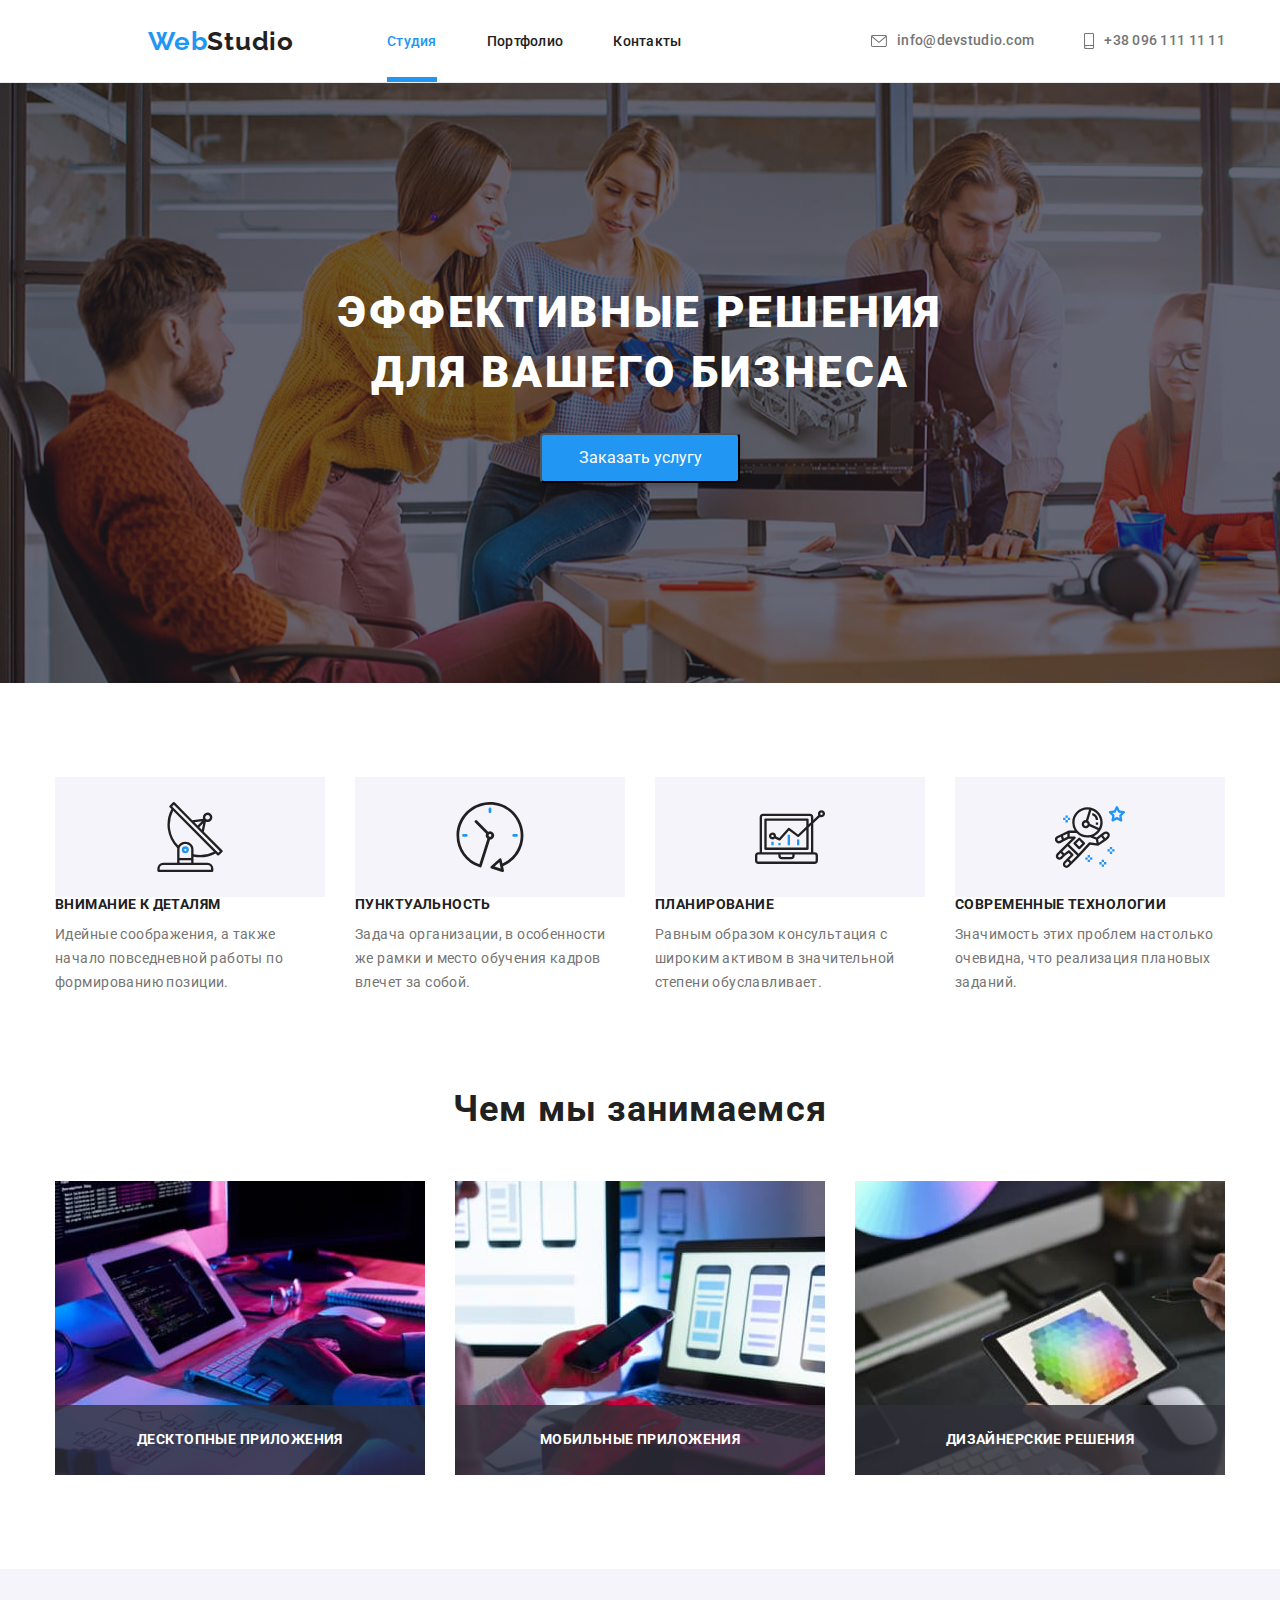
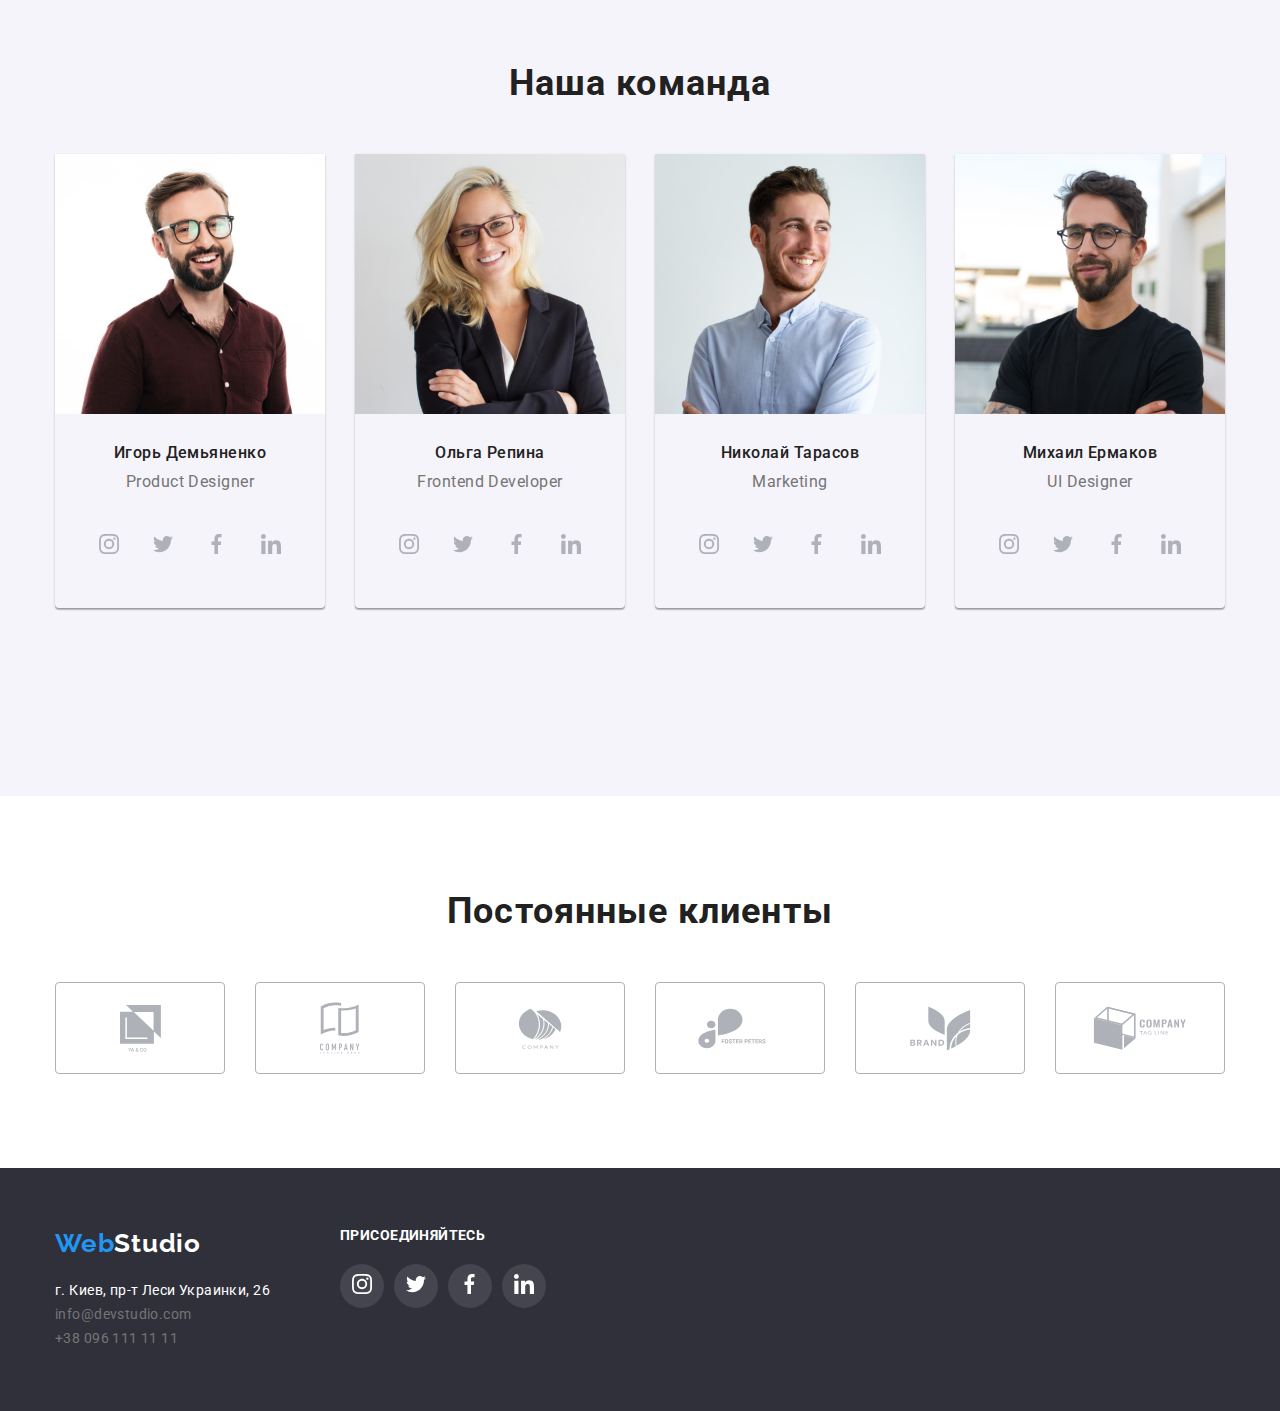
==== index.html @ f40e2939 "Перенесення з hw05-tato" ====
<!DOCTYPE html>
<html lang="en">
    <head>
        <meta charset="UTF-8">
        <meta http-equiv="X-UA-Compatible" content="IE=edge">
        <meta name="viewport" content="width=device-width, initial-scale=1.0">

        <title>Студія</title>
            <!-- Підключення стилів для нормалізації для всіх браузерів -->
        <link rel="stylesheet" href="https://cdnjs.cloudflare.com/ajax/libs/modern-normalize/1.1.0/modern-normalize.min.css">
            <!-- Підключення шрифтів -->
        <link rel="preconnect" href="https://fonts.googleapis.com">
        <link rel="preconnect" href="https://fonts.gstatic.com" crossorigin>
        <link href="https://fonts.googleapis.com/css2?family=Raleway:wght@700&family=Roboto:wght@400;500;700;900&display=swap"
            rel="stylesheet">
            <!-- Підключення стилів -->
        <link rel="stylesheet" href="./css/style.css">
    </head>

    <body>

        <header class="header">
        <div class="container">
                <div class="nav">
                
                    <a href="#" class="logo"><span class="header-logo-decor">Web</span>Studio</a>
                
                    <nav class="nav">
                        <ul class="nav-list">
                            <li class="nav-list-item"><a href="./index.html" class="nav-link nav-link-active">Студия</a></li>
                            <li class="nav-list-item"><a href="./portfolio.html" class="nav-link">Портфолио</a></li>
                            <li class="nav-list-item"><a href="#" class="nav-link">Контакты</a></li>
                        </ul>
                    </nav>
                
                    <ul class="contacts">
                        <li class="item">
                            <a href="mailto:info@devstudio.com" class="contacts-contact">
                                <svg class="icon-contact" width="16px" height="12px">
                                    <use href="./images/icons.svg#icon-email"></use>
                                </svg>
                                info@devstudio.com</a>
                        </li>
                        <li class="item">
                            <a href="tel:+380961111111" class="contacts-contact">
                                <svg class="icon-contact" width="10px" height="16px">
                                <use href="./images/icons.svg#icon-phone"></use>
                            </svg>
                            +38 096 111 11 11</a>
                        </li>
                    </ul>
                
                </div>
        </div>
        </header>
        
        <main>
            <section class="section baner">
                
            <div class="container">
                    <div class="baner-container">
                        <h1 class="baner-title">Эффективные решения <br>для вашего бизнеса</h1>
                        <button type="button" class="baner-button" data-modal-open>Заказать услугу</button>
                    </div>
            </div>
                
            </section>

            <section class="section skills">
            <div class="container">
                    <h2 class="none">Skills</h2>
                    <ul class="skills-list">
                        <li class="skills-item">
                            <div class="skills-img">
                                <svg class="s-item">
                                    <use href="images/icons.svg#icon-antenna"></use>
                                </svg>
                            </div>
                            <h3 class="skills-title">Внимание к деталям</h3>
                            <p class="skills-text">Идейные соображения, а также начало повседневной работы по формированию позиции.</p>
                        </li>
                        <li class="skills-item">
                            <!-- <div class="skills-img"> -->
                                <div class="skills-img">
                                    <svg class="s-item">
                                        <use href="images/icons.svg#icon-clock"></use>
                                    </svg>
                                </div>
                            <!-- </div> -->
                            <h3 class="skills-title">Пунктуальность</h3>
                            <p class="skills-text">Задача организации, в особенности же рамки и место обучения кадров влечет за собой.
                            </p>
                        </li>
                        <li class="skills-item">
                            <div class="skills-img">
                                <svg class="s-item">
                                    <use href="images/icons.svg#icon-diagram"></use>
                                </svg>
                            </div>
                            <h3 class="skills-title">Планирование</h3>
                            <p class="skills-text">Равным образом консультация с широким активом в значительной степени обуславливает.
                            </p>
                        </li>
                        <li class="skills-item">
                            <div class="skills-img">
                                <svg class="s-item">
                                    <use href="images/icons.svg#icon-astronaut"></use>
                                </svg>
                            </div>
                            <h3 class="skills-title">Современные технологии</h3>
                            <p class="skills-text">Значимость этих проблем настолько очевидна, что реализация плановых заданий.</p>
                        </li>
                    </ul>
            </div>
            </section>

            <section class="section what-we-do">
                <div class="container">
                    <h2 class="what-we-do-title">Чем мы занимаемся</h2>
                    <ul class="what-we-do-list">

                        <li class="what-we-do-img">                       
                                <img src="images/index/programing.jpg" alt="Людина програмує за комп'ютером" width="370" />
                                <div class="what-we-do-poster">
                                    <h3 class="what-we-do-text">Десктопные приложения</h3>
                                </div>     
                        </li>

                        <li class="what-we-do-img">
                            <img src="images//index/computer.jpg" alt="Програмування за ноутбуком" width="370" />
                            <div class="what-we-do-poster">
                                <h3 class="what-we-do-text">Мобильные приложения</h3>
                            </div>
                        </li>

                        <li class="what-we-do-img">
                            <img src="images//index/draw.jpg" alt="Планшет" width="370" />
                            <div class="what-we-do-poster">
                                <h3 class="what-we-do-text">Дизайнерские решения</h3>
                            </div>
                        </li>

                    </ul>
                </div>
            </section>

            <section class="section we">
                <div class="container">
                    <h2 class="we-title">Наша команда</h2>
                    <ul class="we-list">
                        <li class="we-list-item">
                            <img src="images//index/demyanenko.jpg" alt="Игорь Демьяненко" width="270" class="we-img" />
                            <div class="we-block">
                                <h3 class="we-name">Игорь Демьяненко</h3>
                                <p class="we-proffesion">Product Designer</p>
                                
                                <div class="social">
                                    <a href="#" class="social-links">
                                        <svg class="social-item">
                                            <use href="images/icons.svg#icon-instagram"></use>
                                        </svg>
                                    </a>
                                    <a href="#" class="social-links">
                                        <svg class="social-item">
                                            <use href="images/icons.svg#icon-twitter"></use>
                                        </svg></a>
                                    <a href="#" class="social-links">
                                        <svg class="social-item">
                                            <use href="images/icons.svg#icon-facebook"></use>
                                        </svg></a>
                                    <a href="# " class="social-links">
                                        <svg class="social-item">
                                            <use href="images/icons.svg#icon-linkedin"></use>
                                        </svg></a>
                                </div>
                            </div>
                        </li>
                        <li class="we-list-item">
                            <img src="images//index/repina.jpg" alt="Ольга Репина" width="270" class="we-img" />
                            <div class="we-block">
                                <h3 class="we-name">Ольга Репина</h3>
                                <p class="we-proffesion">Frontend Developer</p>
                                <div class="social">
                                    <a href="#" class="social-links">
                                        <svg class="social-item">
                                            <use href="images/icons.svg#icon-instagram"></use>
                                        </svg>
                                    </a>
                                    <a href="#" class="social-links">
                                        <svg class="social-item">
                                            <use href="images/icons.svg#icon-twitter"></use>
                                        </svg></a>
                                    <a href="#" class="social-links">
                                        <svg class="social-item">
                                            <use href="images/icons.svg#icon-facebook"></use>
                                        </svg></a>
                                    <a href="# " class="social-links">
                                        <svg class="social-item">
                                            <use href="images/icons.svg#icon-linkedin"></use>
                                        </svg></a>
                                </div>
                            </div>
                        </li>
                        <li class="we-list-item">
                            <img src="images//index/tarasov.jpg" alt="Николай Тарасов" width="270" class="we-img" />
                        <div class="we-block">
                                <h3 class="we-name">Николай Тарасов</h3>
                                <p class="we-proffesion">Marketing</p>
                                <div class="social">
                                    <a href="#" class="social-links">
                                        <svg class="social-item">
                                            <use href="images/icons.svg#icon-instagram"></use>
                                        </svg>
                                    </a>
                                    <a href="#" class="social-links">
                                        <svg class="social-item">
                                            <use href="images/icons.svg#icon-twitter"></use>
                                        </svg></a>
                                    <a href="#" class="social-links">
                                        <svg class="social-item">
                                            <use href="images/icons.svg#icon-facebook"></use>
                                        </svg></a>
                                    <a href="# " class="social-links">
                                        <svg class="social-item">
                                            <use href="images/icons.svg#icon-linkedin"></use>
                                        </svg></a>
                                </div>
                        </div>
                        </li>
                        <li class="we-list-item">
                            <img src="images//index/yarmakov.jpg" alt="Михаил Ермаков" width="270" class="we-img" />
                        <div class="we-block">
                                <h3 class="we-name">Михаил Ермаков</h3>
                                <p class="we-proffesion">UI Designer</p>
                                <div class="social">
                                    <a href="#" class="social-links">
                                        <svg class="social-item">
                                            <use href="images/icons.svg#icon-instagram"></use>
                                        </svg>
                                    </a>
                                    <a href="#" class="social-links">
                                        <svg class="social-item">
                                            <use href="images/icons.svg#icon-twitter"></use>
                                        </svg></a>
                                    <a href="#" class="social-links">
                                        <svg class="social-item">
                                            <use href="images/icons.svg#icon-facebook"></use>
                                        </svg></a>
                                    <a href="# " class="social-links">
                                        <svg class="social-item">
                                            <use href="images/icons.svg#icon-linkedin"></use>
                                        </svg></a>
                        </div>
                            </div>
                        </li>
                    </ul>
                </div>
            </section>

            <section class="section client">
                <div class="container">
                    <h2 class="client-title">Постоянные клиенты</h2>
                    <ul class="client-logo">
                        <li class="client-item">
                            <a href="#" class="client-link">
                                <svg class="client-1">
                                    <use href="./images/icons.svg#icon-client-1"></use>
                                </svg>
                            </a>
                        </li>
                        <li class="client-item">
                            <a href="#" class="client-link">
                                <svg class="client-2">
                                    <use href="./images/icons.svg#icon-client-2"></use>
                                </svg>
                            </a>
                        </li>
                        <li class="client-item">
                            <a href="#" class="client-link">
                                <svg class="client-3">
                                    <use href="./images/icons.svg#icon-client-3"></use>
                                </svg>
                            </a>
                        </li>
                        <li class="client-item">
                        <a href="#" class="client-link">
                                <svg class="client-4">
                                    <use href="./images/icons.svg#icon-client-4"></use>
                                </svg>
                        </a>
                        </li>
                        <li class="client-item">
                        <a href="#" class="client-link">
                                <svg class="client-5">
                                    <use href="./images/icons.svg#icon-client-5"></use>
                                </svg>
                        </a>
                        </li>
                        <li class="client-item">
                            <a href="#" class="client-link">
                                <svg class="client-6">
                                    <use href="./images/icons.svg#icon-client-6"></use>
                                </svg>
                            </a>
                        </li>   
                    </ul>
                </div>

            </section>
            
        </main>

        <footer class="footer">

            <div class="container footer-blok">
                <div class="address">
                    <a href="./index.html" class="footer-logo"><span class="footer-logo-decor">Web</span>Studio</a>
                    <address>
                        <ul class="footer-adress-list">
                            <li><a href="#" class="address-post">г. Киев, пр-т Леси Украинки, 26</a></li>
                            <li><a href="mailto:info@devstudio.com" class="address-email">info@devstudio.com</a></li>
                            <li><a href="tel:+380961111111" class="address-tel">+38 096 111 11 11</a></li>
                        </ul>
                    </address>
                </div>
                <div class="join">
                    <h2 class="join-title">присоединяйтесь</h2>
                    <ul class="join-list">
                        <li class="join-item">
                        <a href="#" class="join-link">
                                <svg class="join-img">
                                    <use href="./images/icons.svg#icon-instagram"></use>
                                </svg>
                        </a>
                        </li>
                        <li class="join-item">
                            <a href="#" class="join-link">
                                <svg class="join-img">
                                    <use href="./images/icons.svg#icon-twitter"></use>
                                </svg>
                            </a>
                        </li>
                        <li class="join-item">
                            <a href="#" class="join-link">
                                <svg class="join-img">
                                    <use href="./images/icons.svg#icon-facebook"></use>
                                </svg>
                            </a>
                        </li>
                        <li class="join-item">
                        <a href="#" class="join-link">
                                <svg class="join-img">
                                    <use href="./images/icons.svg#icon-linkedin"></use>
                                </svg>
                        </a>
                        </li>
                    </ul>
                </div>
            </div>

        </footer>

        <!-- MODAL -->
        
        <div class="backdrop is-hidden" data-modal>
            <div class="modal">
                <p>
                    
                </p>
                <button class="close" data-modal-close></button>
            </div>
        </div>
    
        <script src="./js/modal.js"></script>
    
    </body>

</html>
---- css/style.css ----
/* Загальні налуштування для всієї сторінки */
:root {
  --text-color: #212121;
  --hover-color: #2196f3;
  --second-color: #757575;
  --background-color: #2f303a;
  --wait: #ffffff;
  --buttom-color: #f5f4fa;
  --icon-color: #afb1b8;
  --border-color: #eeeeee;
}

ul {
  padding: 0;
  margin: 0px;
  list-style-type: none;
}

body {
  font-family: "Roboto";
  color: var(--text-color);
}

h1,
h2,
h3,
p,
ul {
  margin: 0;
  padding: 0;
}

.container {
  max-width: 1200px;
  padding: 0 15px;
  margin-left: auto;
  margin-right: auto;
}

.section {
  padding-top: 94px;
  padding-bottom: 94px;
}

/* HEADER */

.header {
  border-bottom: 1px solid #ececec;
}

.nav {
  display: flex;
  align-items: center;
}

.logo {
  text-decoration: none;
  font-family: "Raleway";
  font-size: 26px;
  font-weight: 700;
  line-height: 1.19;
  letter-spacing: 0.03em;
  color: var(--text-color);
}

.header-logo-decor {
  color: var(--hover-color);
}

.logo:hover,
.logo:focus {
  color: var(--hover-color);
  background-color: var(--wait);
  transition-duration: 250ms;
}

.nav {
  margin-left: 93px;
}

.nav-list {
  display: flex;
}

.nav-list-item + .nav-list-item {
  margin-left: 50px;
}

.nav-list-item {
  position: relative;
  padding: 32px 0;
}

.nav-link {
  padding: 32px 0;
  text-decoration: none;
  font-weight: 500;
  font-size: 14px;
  line-height: 1.14;
  letter-spacing: 0.02em;
  color: var(--text-color);
}

.nav-link:hover,
.nav-link:focus {
  color: var(--hover-color);
  background: var(--whait);
  transition-duration: 250ms;
}

.nav-link-active {
  color: var(--hover-color);
}

.nav-link-active::after {
  content: "";
  display: block;
  width: 100%;
  height: 5px;
  background: var(--hover-color);

  position: absolute;
  left: 0;
  bottom: 0;
}

.contacts {
  display: flex;
  margin-left: auto;
}

.contacts .item + .item {
  margin-left: 50px;
}

.contacts-contact {
  display: flex;
  align-items: center;
  padding: 32px 0;
  text-decoration: none;
  font-weight: 500;
  font-size: 14px;
  line-height: 1.14;
  color: var(--second-color);
  letter-spacing: 0.02em;
  fill: var(--second-color);
}

.icon-contact {
  margin-right: 10px;
  align-items: baseline;
}

.contacts-contact:hover,
.icon-contact:hover,
.contacts-contact:focus,
.icon-contact:focus {
  color: var(--hover-color);
  fill: var(--hover-color);
  background: var(--white);
  transition-duration: 250ms;
}

/* BANER SECTION */

.baner {
  background-color: var(--background-color);
  text-align: center;

  max-width: 1600px;
  background-image: linear-gradient(
      to right,
      rgba(47, 48, 58, 0.4),
      rgba(47, 48, 58, 0.4)
    ),
    url("../images/index/baner_svg.svg");
  padding-top: 200px;
  padding-bottom: 200px;
}

.baner-container {
  justify-content: center;
}

.baner-title {
  margin-bottom: 30px;

  color: var(--wait);
  font-weight: 900;
  font-size: 44px;
  line-height: 1.36;
  letter-spacing: 0.06em;
  text-transform: uppercase;
}

.baner-button {
  width: 200px;
  height: 50px;

  font-family: roboto;
  background-color: var(--hover-color);
  color: var(--wait);

  box-shadow: 0px 4px 4px rgba(0, 0, 0, 0.15);
  border-radius: 4px;
  cursor: pointer;
}

.baner-button:hover,
:focus {
  color: var(--second-color);
  transition-duration: 250ms;
}

/* SKILLS SECTION*/

.none {
  position: absolute;
  width: 1px;
  height: 1px;
  margin: -1px;
  padding: 0;
  overflow: hidden;
  border: 0;
  clip: rect(0 0 0 0);
}

.skills-list {
  display: flex;
}

.skills-item + .skills-item {
  margin-left: 30px;
}

.skills-title {
  margin-bottom: 10px;
  font-weight: 700;
  font-size: 14px;
  line-height: 1.14;
  color: var(--text-color-color);
  letter-spacing: 0.03em;
  text-transform: uppercase;
}

.skills-text {
  margin-top: 0px;
  font-weight: normal;
  font-size: 14px;
  line-height: 1.71;
  letter-spacing: 0.03em;
  color: var(--second-color);
}

.skills-img {
  display: inline-flex;
  align-items: center;
  justify-content: center;
  width: 270px;
  height: 120px;
  background: var(--buttom-color);
  justify-content: center;
}

.s-item {
  border-radius: 4px;
  width: 70px;
  height: 70px;
}

/* WHAT WE DO SECTION */

.what-we-do {
  padding-top: 0px;
}

.what-we-do-list {
  display: flex;
}

.what-we-do-img + .what-we-do-img {
  margin-left: 30px;
}

.what-we-do-title {
  text-align: center;
  margin-bottom: 50px;

  font-weight: 700;
  font-size: 36px;
  line-height: 1.16;
  letter-spacing: 0.03em;
}

img {
  display: block;
  max-width: 100%;
  height: auto;
}

.what-we-do-img {
  position: relative;
}

.what-we-do-poster {
  width: 100%;
  height: 70px;
  background: rgba(47, 48, 58, 0.8);

  position: absolute;
  bottom: 0;
  left: 0;
}

.what-we-do-text {
  font-weight: 700;
  font-size: 14px;
  line-height: 1.14;
  text-align: center;
  letter-spacing: 0.03em;
  text-transform: uppercase;
  color: var(--wait);

  padding-top: 27px;
  padding-bottom: 27px;
}

/* WE SECTION */

.we {
  background-color: var(--buttom-color);
}

.we-title {
  font-weight: 700;
  font-size: 36px;
  line-height: 1.16;
  letter-spacing: 0.03em;
  text-align: center;

  margin-bottom: 50px;
}

.we-list {
  display: flex;
  padding-bottom: 94px;
}

.we-list-item + .we-list-item {
  margin-left: 30px;
}

.we-list-item {
  border-radius: 0px 0px 4px 4px;
  box-shadow: 0px 1px 3px rgba(0, 0, 0, 0.12), 0px 1px 1px rgba(0, 0, 0, 0.14),
    0px 2px 1px rgba(0, 0, 0, 0.2);
}

.we-block {
  margin-top: 30px;
}

.we-name {
  margin-top: 0;
  margin-bottom: 10px;
  text-align: center;

  font-weight: 500;
  font-size: 16px;
  line-height: 1.18;
  letter-spacing: 0.03em;
  color: var(--text-color);
}

.we-proffesion {
  margin-top: 0;
  margin-bottom: 30px;
  text-align: center;
  font-size: 16px;
  line-height: 1.18;
  letter-spacing: 0.03em;
  color: var(--second-color);
}

.social {
  display: flex;
  justify-content: center;
}

.social-links + .social-links {
  margin-left: 10px;
}

.social-item {
  width: 20px;
  height: 20px;
}

.social-links {
  display: inline-flex;
  justify-content: center;
  align-items: center;
  width: 44px;
  height: 44px;
  border-radius: 50%;
  fill: #afb1b8;
  margin-bottom: 42px;
}

.social-links:hover {
  width: 44px;
  height: 44px;
  border-radius: 50%;
  background: var(--hover-color);
  fill: var(--wait);
  transition-duration: 250ms;
}

.social-links:focus {
  fill: var(--wait);
  transition-duration: 250ms;
}

/* CLIENT SECTION */

.client-logo {
  display: flex;
  justify-content: center;
}

.client-title {
  font-weight: 700;
  font-size: 36px;
  line-height: 42px;
  text-align: center;
  letter-spacing: 0.03em;
  padding-bottom: 50px;
}

.client-link {
  display: inline-flex;
  align-items: center;
  justify-content: center;
  width: 170px;
  height: 92px;
  border: 1px solid var(--icon-color);
  box-sizing: border-box;
  border-radius: 4px;

  fill: var(--icon-color);
}

.client-link:hover,
.client-link:focus {
  background: var(--whait);
  fill: var(--hover-color);
  border: 1px solid var(--hover-color);
  cursor: pointer;
  transition-duration: 250ms;
}

.client-item + .client-item {
  margin-left: 30px;
}

.client-1 {
  width: 41px;
  height: 47px;
}

.client-2 {
  width: 40px;
  height: 52px;
}

.client-3 {
  width: 44px;
  height: 41px;
}

.client-4 {
  width: 84px;
  height: 41px;
}

.client-5 {
  width: 63px;
  height: 45px;
}

.client-6 {
  width: 94px;
  height: 44px;
}

/* FOOTER для всіх сторінок*/

.footer {
  background-color: var(--background-color);
  padding-top: 60px;
  padding-bottom: 60px;
}

.footer-blok {
  display: flex;
}

.footer-logo {
  text-decoration: none;
  color: var(--wait);
  font-family: Raleway;
  font-weight: 700;
  font-size: 26px;
  line-height: 1.19;
  letter-spacing: 0.03em;
}

.footer-logo-decor {
  color: var(--hover-color);
}

.footer-logo:hover,
.footer-logo:focus {
  color: var(--hover-color);
  background-color: var(--second-color);
  transition-duration: 250ms;
}

address {
  margin-top: 20px;
}

.address-post {
  font-style: normal;
  text-decoration: none;
  font-size: 14px;
  line-height: 1.71;
  letter-spacing: 0.03em;
  color: var(--wait);
}

.address-email,
.address-tel {
  font-style: normal;
  text-decoration: none;
  font-weight: normal;
  font-size: 14px;
  line-height: 1.71;
  letter-spacing: 0.03em;
  color: var(--second-color);
}

.address-email:hover,
:focus,
.address-tel:hover,
:focus,
.address-post:hover,
:focus {
  color: var(--hover-color);
  transition-duration: 250ms;
}

.join {
  margin-left: 70px;
}

.join-title {
  font-weight: 700;
  font-size: 14px;
  line-height: 1.14;
  letter-spacing: 0.03em;
  text-transform: uppercase;

  color: var(--wait);
  margin-bottom: 20px;
}

.join-list {
  display: flex;
}

.join-item + .join-item {
  margin-left: 10px;
}

.join-item {
  display: inline-flex;
  justify-content: center;
  align-items: center;
  width: 44px;
  height: 44px;
  border-radius: 50%;
  background: rgba(255, 255, 255, 0.1);
}

.join-item:hover,
.join-item:focus {
  background-color: var(--hover-color);
  cursor: pointer;
  transition-duration: 250ms;
}

.join-img {
  width: 20px;
  height: 20px;
  fill: var(--wait);
}

/* СТОРІНКА PORTFOLIO */

/* BUTTON SECTION */

.buttons-button {
  border: 0;
  background-color: var(--buttom-color);
  border-radius: 4px;
  cursor: pointer;
  font-weight: 500;
  font-size: 16px;
  line-height: 1.62;
  letter-spacing: 0.03em;

  min-width: 73px;
  padding: 6px 22px;
}

.buttons-button:hover,
:focus {
  background-color: var(--hover-color);
  color: var(--wait);
  transition-duration: 250ms;
  box-shadow: 0px 3px 1px rgba(0, 0, 0, 0.1), 0px 1px 2px rgba(0, 0, 0, 0.08),
    0px 2px 2px rgba(0, 0, 0, 0.12);
}

.buttons-list {
  display: flex;
  justify-content: center;
  margin-bottom: 50px;
}

.button-item + .button-item {
  margin-left: 8px;
}

/* EXEMPL SECTION*/

.exemples-item {
  position: relative;
  margin-left: 30px;
  margin-top: 30px;
  flex-basis: calc((100% - 90px) / 3);
}

.exemples-link {
  text-decoration: none;
}

.test::before {
  position: absolute;
  content: "";
  width: 100%;
  height: 100%;
  background: rgba(33, 150, 243, 0.9);
}

.exemples-link:hover,
.exemples-link:focus {
  box-sizing: border-box;
  transition-duration: 250ms;
}

.exemple-text {
  padding: 20px 24px;
  border-bottom: 1px solid var(--border-color);
  border-right: 1px solid var(--border-color);
  border-left: 1px solid var(--border-color);
}

.exemples-title {
  font-weight: 700;
  font-size: 18px;
  line-height: 2;
  letter-spacing: 0.06em;
  color: var(--text-color);
}

.exemples-list {
  display: flex;
  flex-wrap: wrap;
  margin-left: -30px;
  margin-top: -30px;
}

.exempel-type {
  font-size: 16px;
  line-height: 1.87;
  letter-spacing: 0.03em;
  color: var(--second-color);
}
.exemples-hover:hover {
  box-shadow: 0px 1px 1px rgba(0, 0, 0, 0.12), 0px 4px 4px rgba(0, 0, 0, 0.06),
    1px 4px 6px rgba(0, 0, 0, 0.16);
  transition-duration: 250ms;
}

.exemples-hover:hover .exemples-product {
  transform: translateY(0);
  transform: transform 250ms cubic-bezier(0.4, 0, 0.2, 1);
}

.exempeles-img {
  position: relative;
  overflow: hidden;
}

.exemples-product {
  position: absolute;
  top: 0;
  left: 0;

  width: 100%;
  height: 100%;
  background: rgba(33, 150, 243, 0.9);

  transform: translateY(100%);
  transition: transform 250ms cubic-bezier(0.4, 0, 0.2, 1);
}

.exemples-product-text {
  font-size: 18px;
  line-height: 1.55;
  letter-spacing: 0.03em;
  color: var(--wait);

  padding: 24px 63px;
}

/* MODAL */

.backdrop {
  position: fixed;
  top: 0;
  left: 0;
  width: 100%;
  height: 100%;

  background: rgba(0, 0, 0, 0.2);
}

.modal {
  position: absolute;
  width: 528px;
  height: 581px;
  top: 50%;
  left: 50%;
  transform: translate(-50%, -50%);
  background: var(--wait);
}

.close {
  position: absolute;
  top: 17px;
  right: 17px;

  width: 11px;
  height: 11px;

  cursor: pointer;
  border: none;
  background-image: url("../images/index/close.svg");
}

.backdrop.is-hidden {
  opacity: 0;
  pointer-events: none;
}
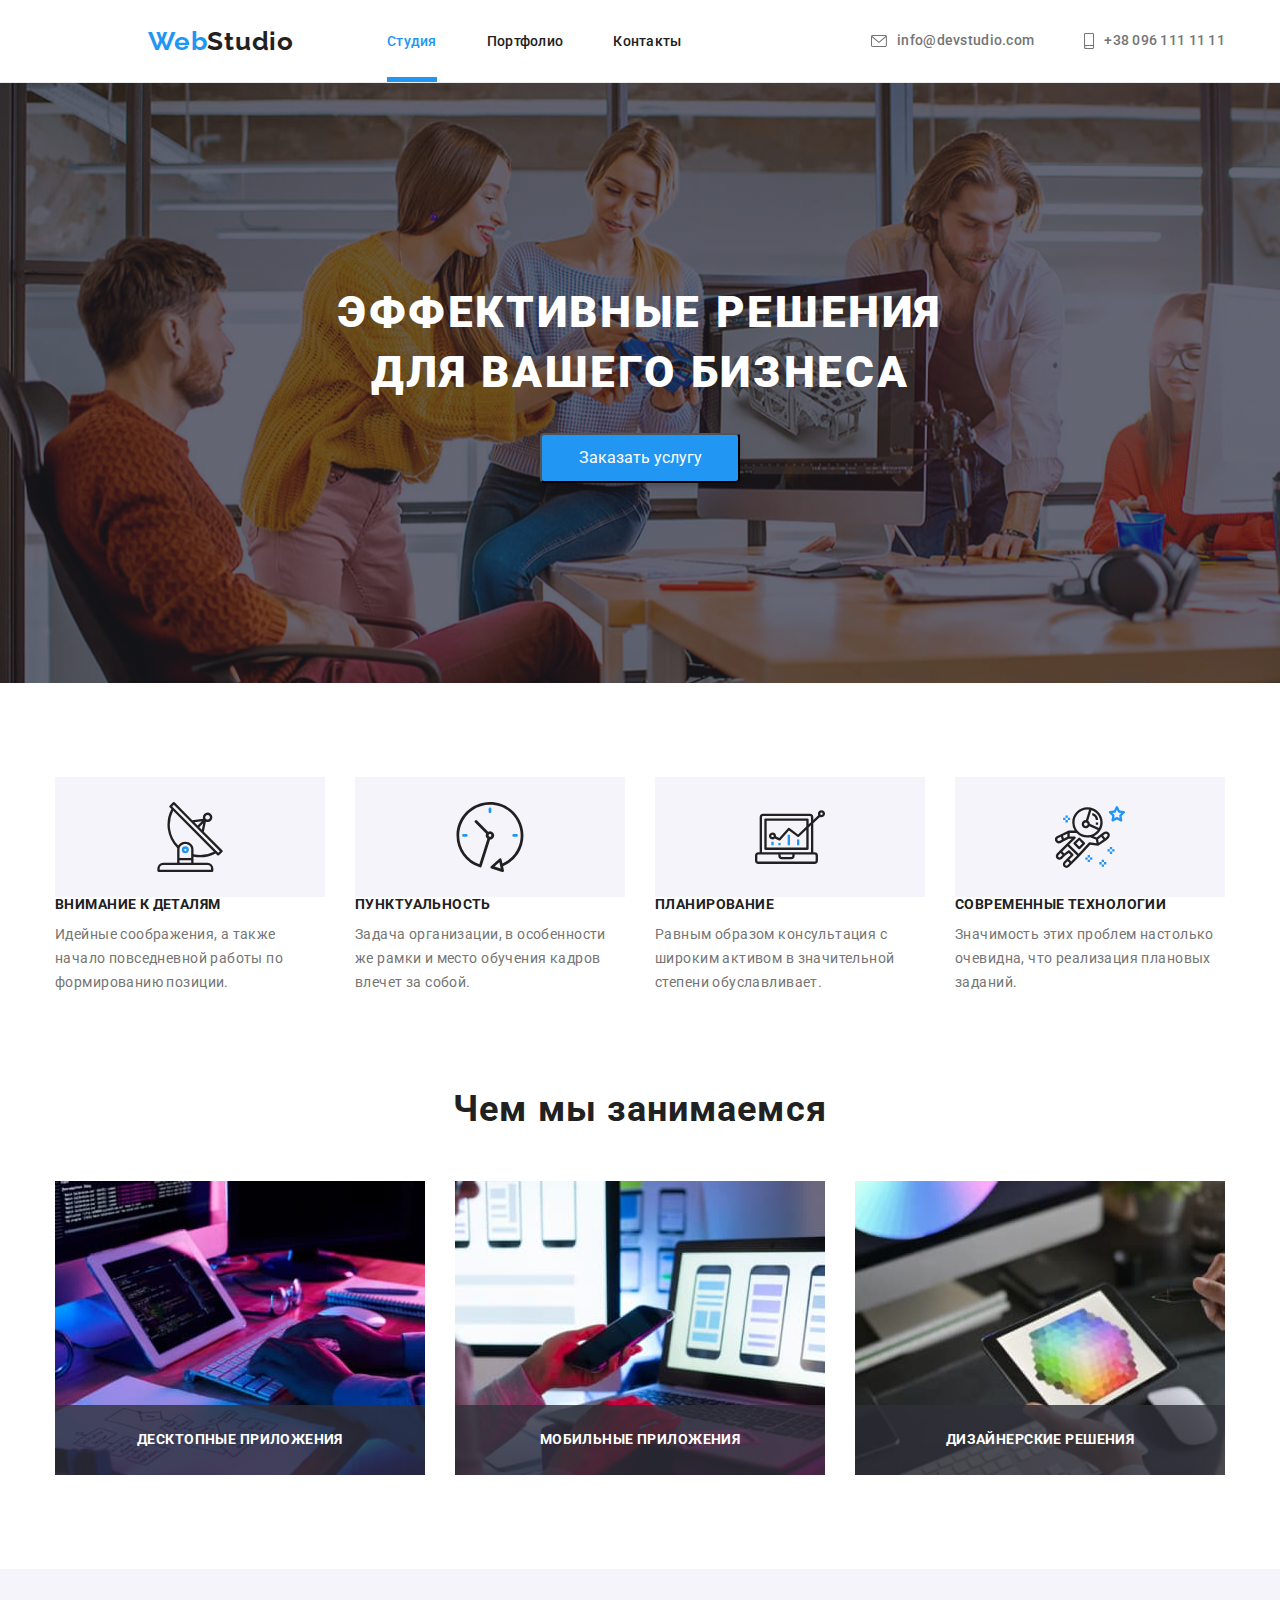
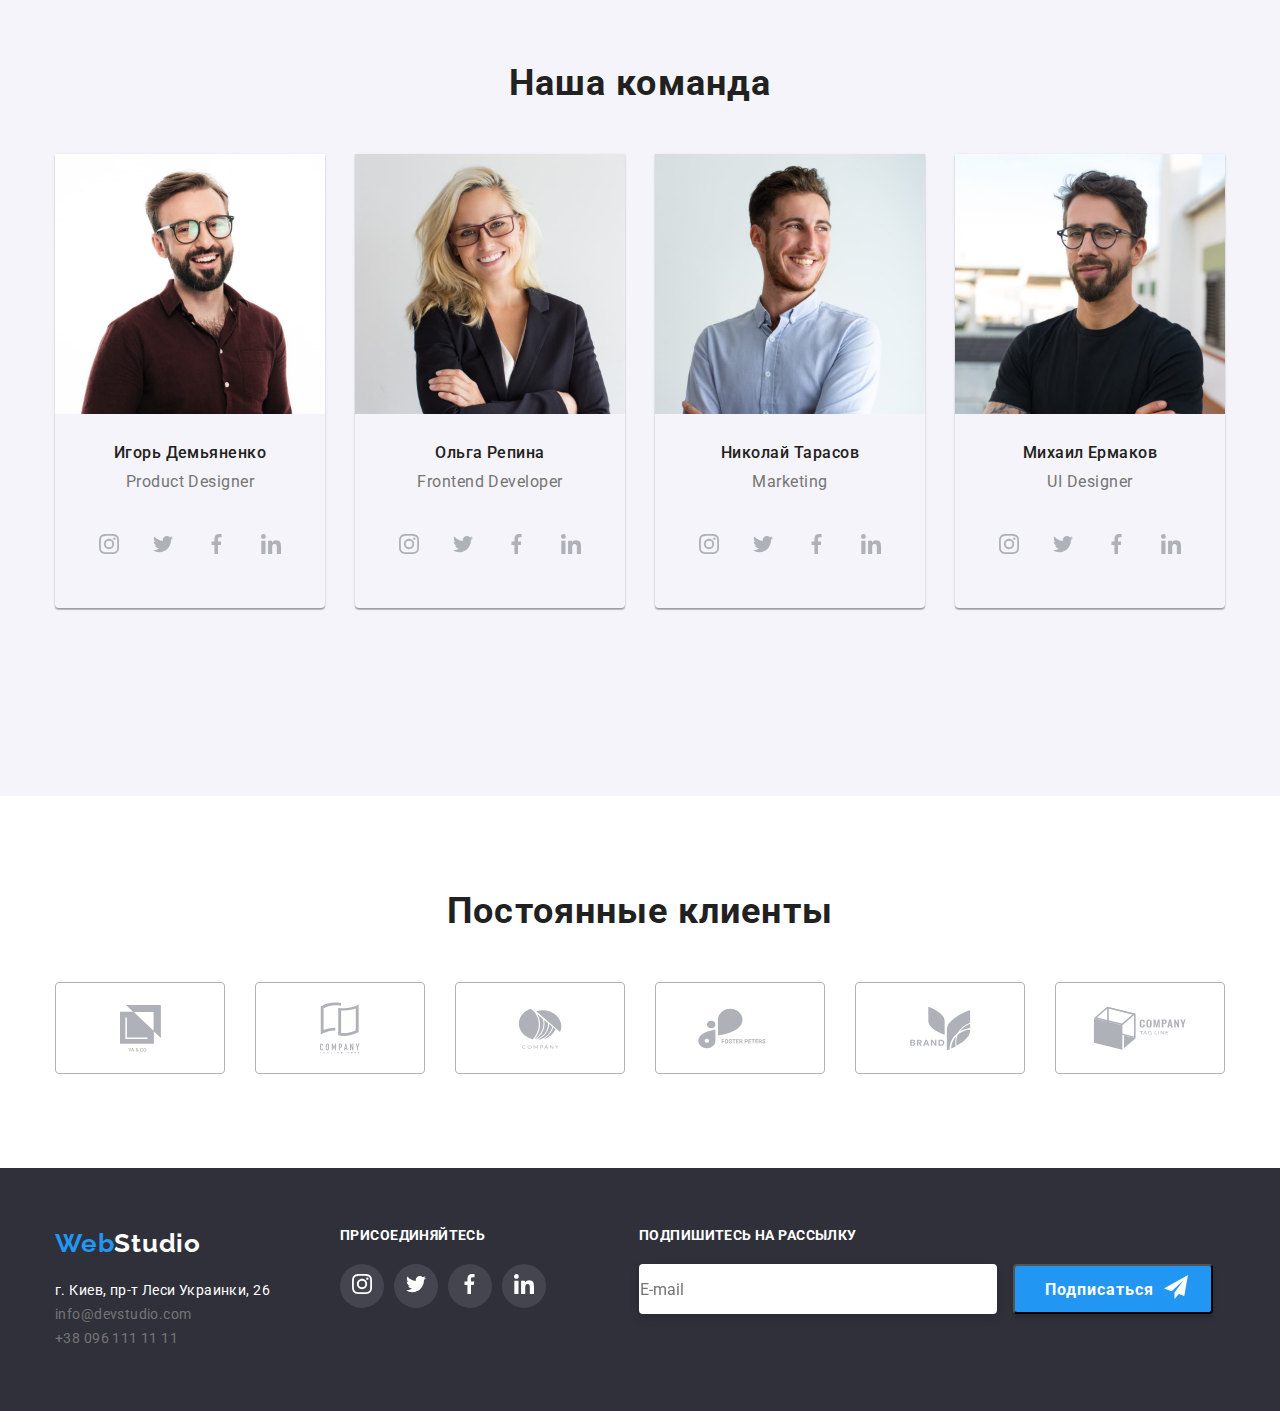
==== commit 634a56b1: "Додано підписку в футер" ====
--- a/index.html
+++ b/index.html
@@ -356,6 +356,22 @@
                         </li>
                     </ul>
                 </div>
+
+                <div class="subscribe">
+                    
+                    <h2 class="subscribe-title">Подпишитесь на рассылку</h2>
+                    <input type="email" name="user-email" class="subscribe-input" placeholder="E-mail">
+                    
+                    <button href="#" class="subscribe-button">
+                        <p class="subscribe-button-text">Подписаться
+                            <svg class="subscribe-button-img">
+                                <use href="images/icons.svg#icon-telegram"></use>
+                            </svg>
+                        </p>
+                        
+                    </button>
+
+                </div>
             </div>
 
         </footer>
@@ -364,13 +380,87 @@
         
         <div class="backdrop is-hidden" data-modal>
             <div class="modal">
-                <p>
+                <button class="close" data-modal-close>
+                   <svg class="close-img" width=11px height=11px>
+                       <use href="./images/icons.svg#icon-close"></use>
+                   </svg>
+                </button>
+
+                <p class="modal-title">Оставьте свои данные, мы вам перезвоним</p>
+
+                <form>
                     
-                </p>
-                <button class="close" data-modal-close></button>
+                    <div class="form-items icon-form">
+                        <label for="name">Имя</label>
+                        
+                        <input
+                        class="form-items-input"
+                        type="text"
+                        name="name"
+                        id="name"> 
+                        
+                        <svg class="form-icon-img">
+                            <use href="./images/icons.svg#icon-persona"></use>
+                        </svg>
+                    </div>
+
+                    <div class="form-items icon-form">
+                        <label for="tel">Телефон</label>
+                        <input
+                        class="form-items-input"
+                        type="tel"
+                        name="tel"
+                        id="tel">                        
+                        <svg class="form-icon-img">
+                            <use href="./images/icons.svg#icon-tell"></use>
+                        </svg>
+
+                    </div>
+
+                    <div class="form-items icon-form">
+                        <label for="email">Почта</label>
+                        <input
+                        class="form-items-input"
+                        type="email"
+                        name="email"
+                        id="email">
+
+                        <svg class="form-icon-img">
+                            <use href="./images/icons.svg#icon-send"></use>
+                        </svg>
+
+                    </div>
+
+                    <div class="form-items">
+                        <label for="commit">Комментарий</label>
+                        <textarea 
+                            name="commit"
+                            id="commit" 
+                            placeholder="Введите текст">
+                        </textarea>
+                    </div>
+                    
+                    <div class="form-checkbox">
+                        <input
+                        type="checkbox"
+                        name="checkbox"
+                        id="checkbox">
+                        <label for="checkbox">
+                            Соглашаюсь с рассылкой и принимаю 
+                        </label>
+
+                        <a href="#" class="contract">Условия договора</a>
+
+                    </div>        
+                </form>
+                <div class="send-button">
+                    <button type="submit" class="form-button">Отправить</button>
+                </div>
+                
+
             </div>
         </div>
-    
+    <!-- Підключення файлу джавискрипт -->
         <script src="./js/modal.js"></script>
     
     </body>
--- a/css/style.css
+++ b/css/style.css
@@ -559,7 +559,7 @@
   color: var(--hover-color);
   transition-duration: 250ms;
 }
-
+/* FOOTER - section join */
 .join {
   margin-left: 70px;
 }
@@ -606,6 +606,65 @@
   fill: var(--wait);
 }
 
+/* FOOTER - section subscribe */
+.subscribe {
+  margin-left: 93px;
+}
+.subscribe-title {
+  font-weight: 700;
+  font-size: 14px;
+  line-height: 1.14;
+  letter-spacing: 0.03em;
+  text-transform: uppercase;
+
+  color: var(--wait);
+  margin-bottom: 20px;
+}
+
+.subscribe-input {
+  width: 358px;
+  height: 50px;
+  border: 1px solid rgba(255, 255, 255, 0.3);
+  filter: drop-shadow(0px 4px 4px rgba(0, 0, 0, 0.15));
+  border-radius: 4px;
+}
+
+.subscribe-input:focus {
+  background: var(--wait);
+  color: var(--text-color);
+}
+
+.subscribe-button {
+  width: 200px;
+  height: 50px;
+  padding-left: 30px;
+  margin-left: 12px;
+
+  box-shadow: 0px 4px 4px rgba(0, 0, 0, 0.15);
+  border-radius: 4px;
+  background: var(--hover-color);
+
+  cursor: pointer;
+}
+
+.subscribe-button-text {
+  font-weight: 700;
+  font-size: 16px;
+  line-height: 1.87;
+  letter-spacing: 0.06em;
+
+  text-align: left;
+
+  color: var(--wait);
+}
+
+.subscribe-button-img {
+  position: absolute;
+  width: 24px;
+  height: 24px;
+  margin-left: 10px;
+}
+
 /* СТОРІНКА PORTFOLIO */
 
 /* BUTTON SECTION */
@@ -750,28 +809,161 @@
 
 .modal {
   position: absolute;
+
   width: 528px;
   height: 581px;
   top: 50%;
   left: 50%;
+  padding: 40px;
+
   transform: translate(-50%, -50%);
   background: var(--wait);
 }
 
 .close {
   position: absolute;
-  top: 17px;
-  right: 17px;
-
-  width: 11px;
-  height: 11px;
+  top: 8px;
+  right: 8px;
+
+  width: 30px;
+  height: 30px;
+  padding: 0;
+  background: var(--wait);
+  border: 1px solid rgba(0, 0, 0, 0.1);
+  border-radius: 50%;
 
   cursor: pointer;
-  border: none;
-  background-image: url("../images/index/close.svg");
+}
+
+.close:hover {
+  fill: var(--hover-color);
 }
 
 .backdrop.is-hidden {
   opacity: 0;
   pointer-events: none;
 }
+
+textarea {
+  resize: none;
+}
+
+.modal-title {
+  margin-bottom: 12px;
+
+  text-align: center;
+
+  font-weight: 700;
+  font-size: 20px;
+  line-height: 1.15;
+  letter-spacing: 0.03em;
+}
+
+.form-items {
+  display: flex;
+  flex-direction: column;
+
+  margin-bottom: 10px;
+}
+
+.form-items > label {
+  margin-bottom: 4px;
+}
+
+.form-items-input {
+  padding-left: 40px;
+  height: 40px;
+  border: 1px solid rgba(33, 33, 33, 0.2);
+  border-radius: 4px;
+}
+
+.form-items-input:focus {
+  background: none;
+  color: var(--text-color);
+}
+
+.form-items-input:focus + .form-icon-img {
+  fill: var(--hover-color);
+}
+
+#commit {
+  widows: 100%;
+  height: 120px;
+  border: 1px solid rgba(33, 33, 33, 0.2);
+  border-radius: 4px;
+}
+
+.form-checkbox {
+  display: flex;
+  align-items: center;
+}
+
+.form-checkbox > input {
+  width: 16px;
+  height: 15px;
+  margin-right: 9px;
+}
+
+.form-checkbox > label {
+  font-size: 14px;
+  line-height: 1.71;
+  letter-spacing: 0.03em;
+  color: var(--second-color);
+}
+
+.contract {
+  margin-left: 5px;
+}
+
+.form-button {
+  padding: 10px 55px;
+
+  margin-top: 20px;
+
+  background: var(--hover-color);
+  box-shadow: 0px 4px 4px rgba(0, 0, 0, 0.15);
+  border-radius: 4px;
+  color: var(--wait);
+
+  font-weight: 700;
+  font-size: 16px;
+  line-height: 1.87;
+  letter-spacing: 0.06em;
+}
+
+.form-button:hover {
+  cursor: pointer;
+}
+
+.send-button {
+  display: flex;
+  justify-content: center;
+  align-items: center;
+}
+
+input {
+  padding: 0;
+  margin: 0;
+}
+
+textarea:focus {
+  background: none;
+  color: var(--text-color);
+}
+
+.icon-form {
+  position: relative;
+}
+
+.form-icon-img {
+  position: absolute;
+  top: 50%;
+  left: 15px;
+
+  transform: translatey(50%);
+
+  display: inline-block;
+
+  width: 12px;
+  height: 12px;
+}
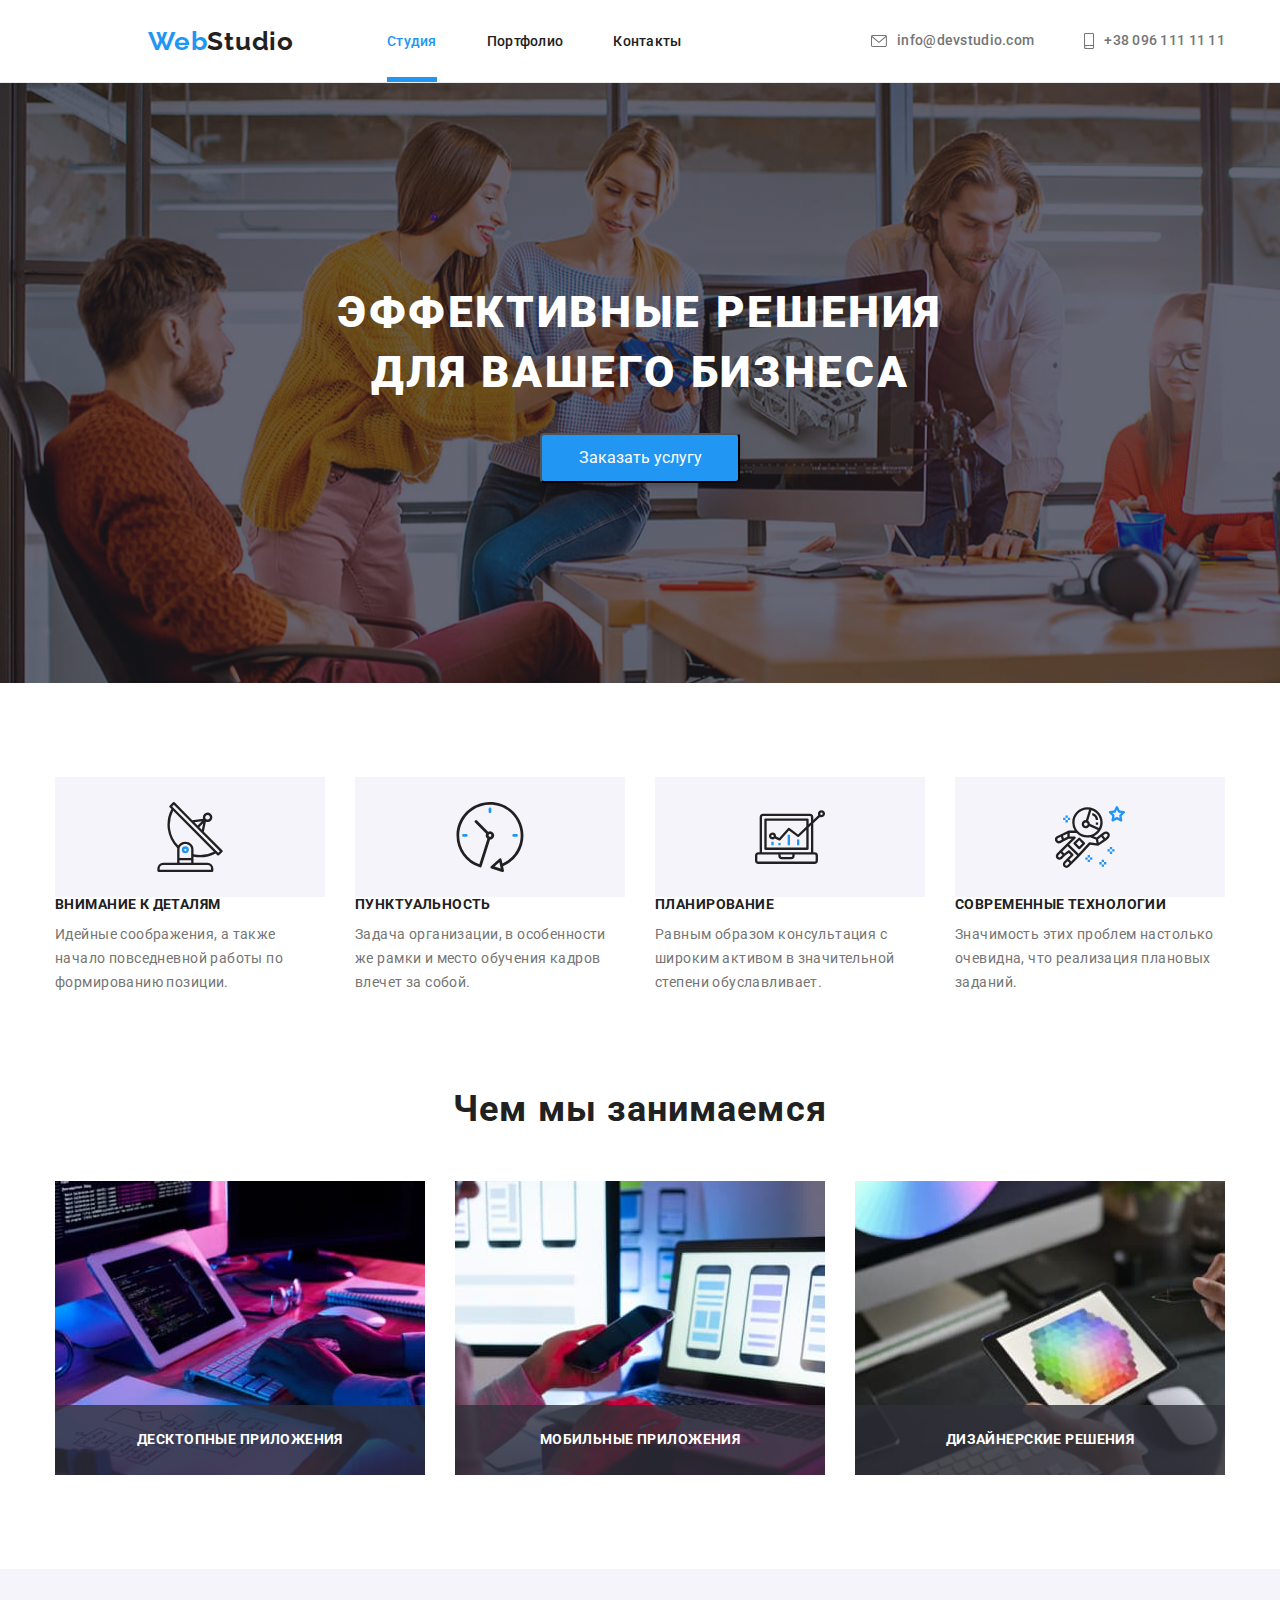
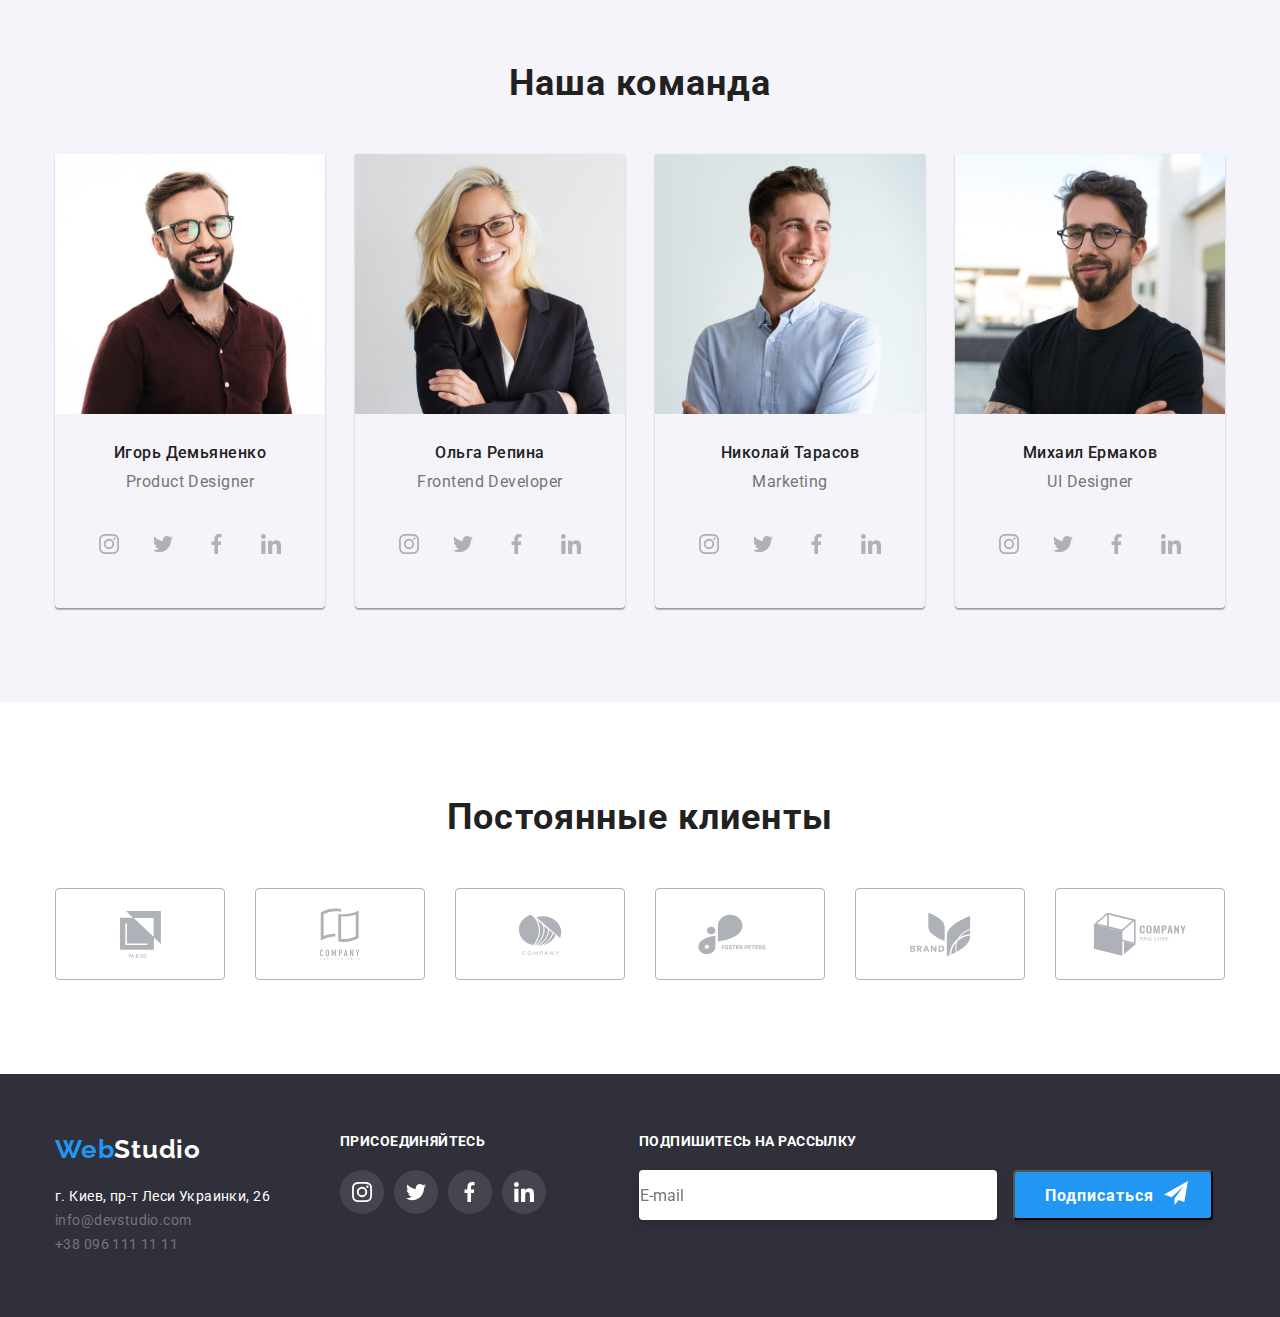
==== commit 600bc935: "Виправлення поля input в modal" ====
--- a/index.html
+++ b/index.html
@@ -360,16 +360,20 @@
                 <div class="subscribe">
                     
                     <h2 class="subscribe-title">Подпишитесь на рассылку</h2>
-                    <input type="email" name="user-email" class="subscribe-input" placeholder="E-mail">
+                    <form action="#">
+                        <input type="email" name="user-email" class="subscribe-input" placeholder="E-mail">
+                        
+                        <button href="#" class="subscribe-button">
+                        
+                            <p class="subscribe-button-text">Подписаться
+                                <svg class="subscribe-button-img">
+                                    <use href="images/icons.svg#icon-telegram"></use>
+                                </svg>
+                            </p>
+                        
+                        </button>
+                    </form>
                     
-                    <button href="#" class="subscribe-button">
-                        <p class="subscribe-button-text">Подписаться
-                            <svg class="subscribe-button-img">
-                                <use href="images/icons.svg#icon-telegram"></use>
-                            </svg>
-                        </p>
-                        
-                    </button>
 
                 </div>
             </div>
@@ -433,7 +437,8 @@
 
                     <div class="form-items">
                         <label for="commit">Комментарий</label>
-                        <textarea 
+                        <textarea
+                            class="area-items-input"
                             name="commit"
                             id="commit" 
                             placeholder="Введите текст">
@@ -451,11 +456,13 @@
 
                         <a href="#" class="contract">Условия договора</a>
 
-                    </div>        
+                    </div>
+                    
+                    <div class="send-button">
+                        <button type="submit" class="form-button">Отправить</button>
+                    </div>
+
                 </form>
-                <div class="send-button">
-                    <button type="submit" class="form-button">Отправить</button>
-                </div>
                 
 
             </div>
--- a/css/style.css
+++ b/css/style.css
@@ -70,7 +70,6 @@
 .logo:hover,
 .logo:focus {
   color: var(--hover-color);
-  background-color: var(--wait);
   transition-duration: 250ms;
 }
 
@@ -104,7 +103,6 @@
 .nav-link:hover,
 .nav-link:focus {
   color: var(--hover-color);
-  background: var(--whait);
   transition-duration: 250ms;
 }
 
@@ -157,14 +155,13 @@
 .icon-contact:focus {
   color: var(--hover-color);
   fill: var(--hover-color);
-  background: var(--white);
   transition-duration: 250ms;
 }
 
 /* BANER SECTION */
 
 .baner {
-  background-color: var(--background-color);
+  background: var(--background-color);
   text-align: center;
 
   max-width: 1600px;
@@ -198,7 +195,7 @@
   height: 50px;
 
   font-family: roboto;
-  background-color: var(--hover-color);
+  background: var(--hover-color);
   color: var(--wait);
 
   box-shadow: 0px 4px 4px rgba(0, 0, 0, 0.15);
@@ -207,9 +204,9 @@
 }
 
 .baner-button:hover,
-:focus {
-  color: var(--second-color);
-  transition-duration: 250ms;
+.baner-button:focus {
+  transition-duration: 250ms;
+  cursor: pointer;
 }
 
 /* SKILLS SECTION*/
@@ -328,7 +325,7 @@
 /* WE SECTION */
 
 .we {
-  background-color: var(--buttom-color);
+  background: var(--buttom-color);
 }
 
 .we-title {
@@ -343,7 +340,6 @@
 
 .we-list {
   display: flex;
-  padding-bottom: 94px;
 }
 
 .we-list-item + .we-list-item {
@@ -407,16 +403,12 @@
   margin-bottom: 42px;
 }
 
-.social-links:hover {
+.social-links:hover,
+.social-links:focus {
   width: 44px;
   height: 44px;
   border-radius: 50%;
   background: var(--hover-color);
-  fill: var(--wait);
-  transition-duration: 250ms;
-}
-
-.social-links:focus {
   fill: var(--wait);
   transition-duration: 250ms;
 }
@@ -496,7 +488,7 @@
 /* FOOTER для всіх сторінок*/
 
 .footer {
-  background-color: var(--background-color);
+  background: var(--background-color);
   padding-top: 60px;
   padding-bottom: 60px;
 }
@@ -522,7 +514,6 @@
 .footer-logo:hover,
 .footer-logo:focus {
   color: var(--hover-color);
-  background-color: var(--second-color);
   transition-duration: 250ms;
 }
 
@@ -551,11 +542,11 @@
 }
 
 .address-email:hover,
-:focus,
+.address-email:focus,
 .address-tel:hover,
-:focus,
+.address-tel:focus,
 .address-post:hover,
-:focus {
+.address-post:focus {
   color: var(--hover-color);
   transition-duration: 250ms;
 }
@@ -584,18 +575,25 @@
 }
 
 .join-item {
+  width: 44px;
+  height: 44px;
+  border-radius: 50%;
+  /* background: rgba(255, 255, 255, 0.1); */
+}
+
+.join-link {
   display: inline-flex;
   justify-content: center;
   align-items: center;
-  width: 44px;
-  height: 44px;
+  width: 100%;
+  height: 100%;
   border-radius: 50%;
   background: rgba(255, 255, 255, 0.1);
 }
 
-.join-item:hover,
-.join-item:focus {
-  background-color: var(--hover-color);
+.join-link:hover,
+.join-link:focus {
+  background: var(--hover-color);
   cursor: pointer;
   transition-duration: 250ms;
 }
@@ -671,7 +669,7 @@
 
 .buttons-button {
   border: 0;
-  background-color: var(--buttom-color);
+  background: var(--buttom-color);
   border-radius: 4px;
   cursor: pointer;
   font-weight: 500;
@@ -684,8 +682,8 @@
 }
 
 .buttons-button:hover,
-:focus {
-  background-color: var(--hover-color);
+.buttons-button:focus {
+  background: var(--hover-color);
   color: var(--wait);
   transition-duration: 250ms;
   box-shadow: 0px 3px 1px rgba(0, 0, 0, 0.1), 0px 1px 2px rgba(0, 0, 0, 0.08),
@@ -878,6 +876,8 @@
 }
 
 .form-items-input:focus {
+  outline: none !important;
+  border: 1px solid var(--hover-color);
   background: none;
   color: var(--text-color);
 }
@@ -886,11 +886,18 @@
   fill: var(--hover-color);
 }
 
-#commit {
+.area-items-input {
   widows: 100%;
   height: 120px;
+  padding: 16px 12px;
   border: 1px solid rgba(33, 33, 33, 0.2);
   border-radius: 4px;
+  color: var(--text-color);
+}
+
+.area-items-input:focus {
+  outline: none !important;
+  border: 1px solid var(--hover-color);
 }
 
 .form-checkbox {
